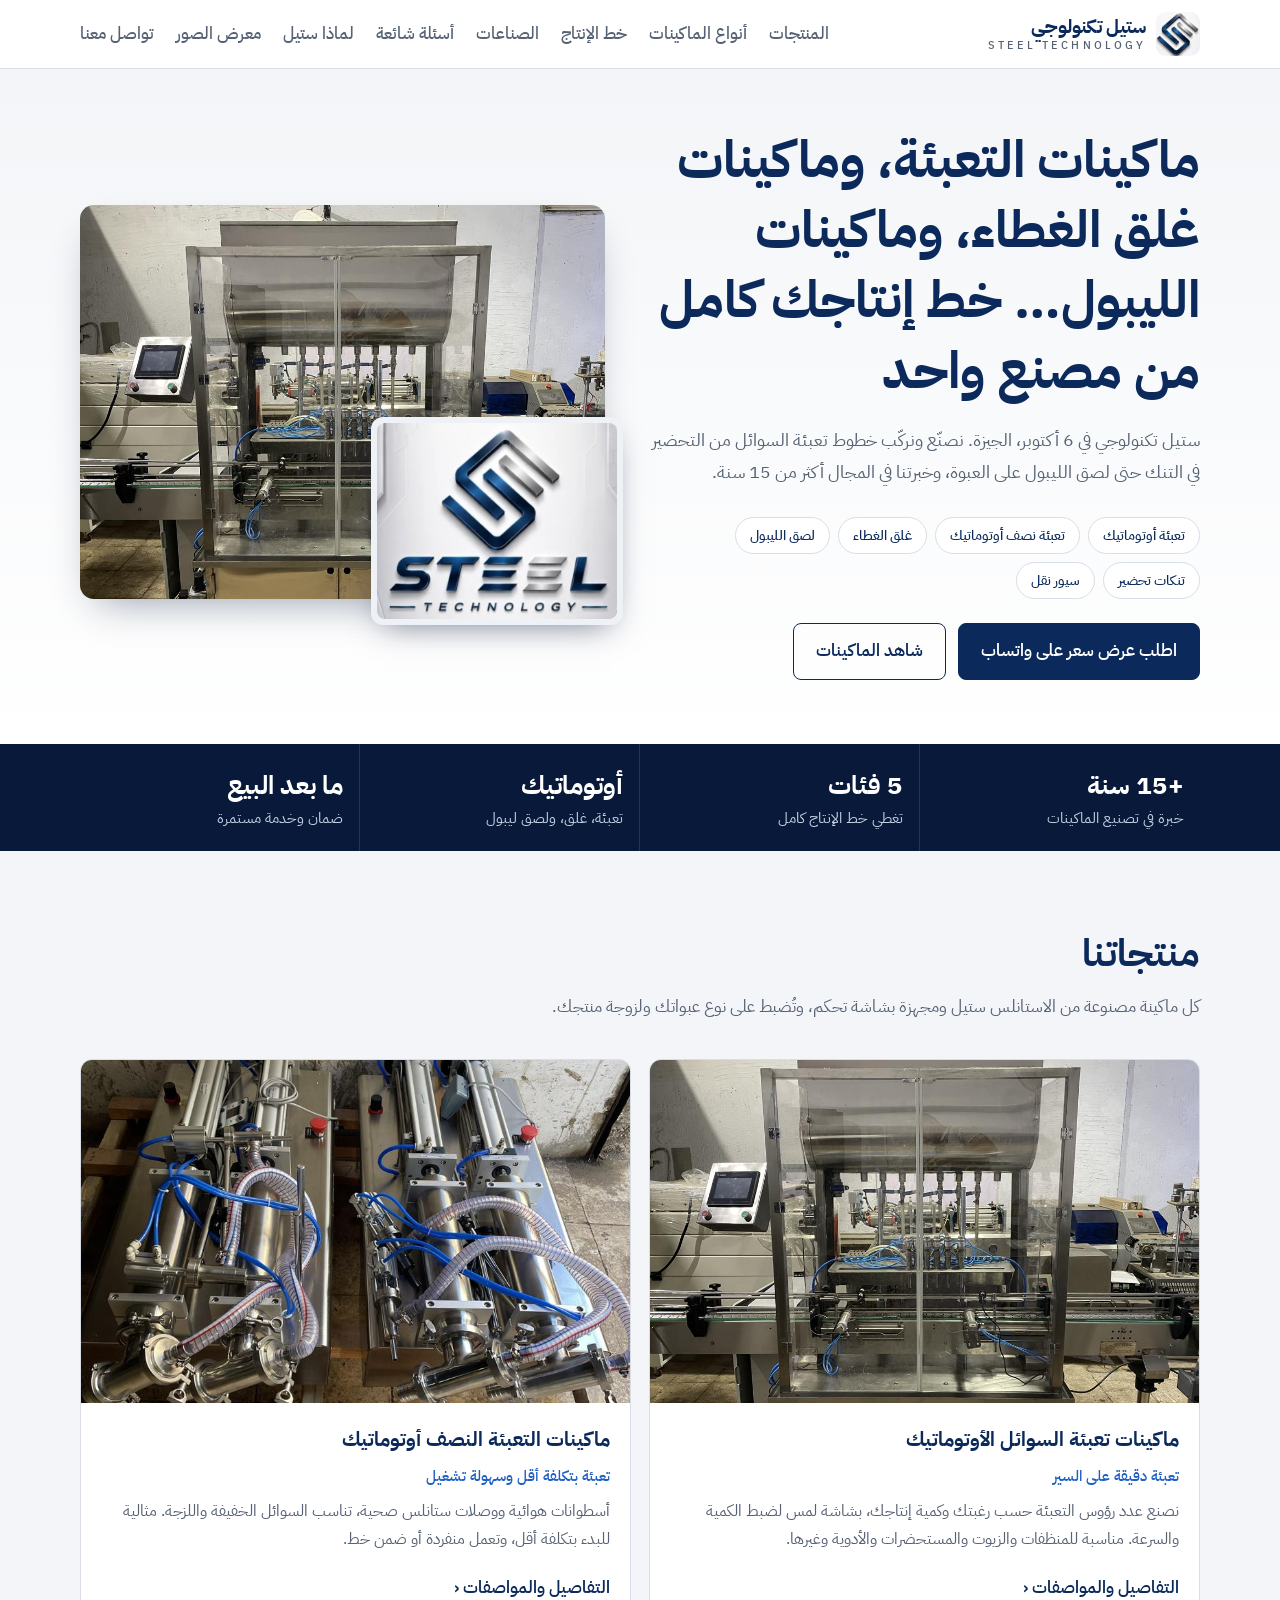
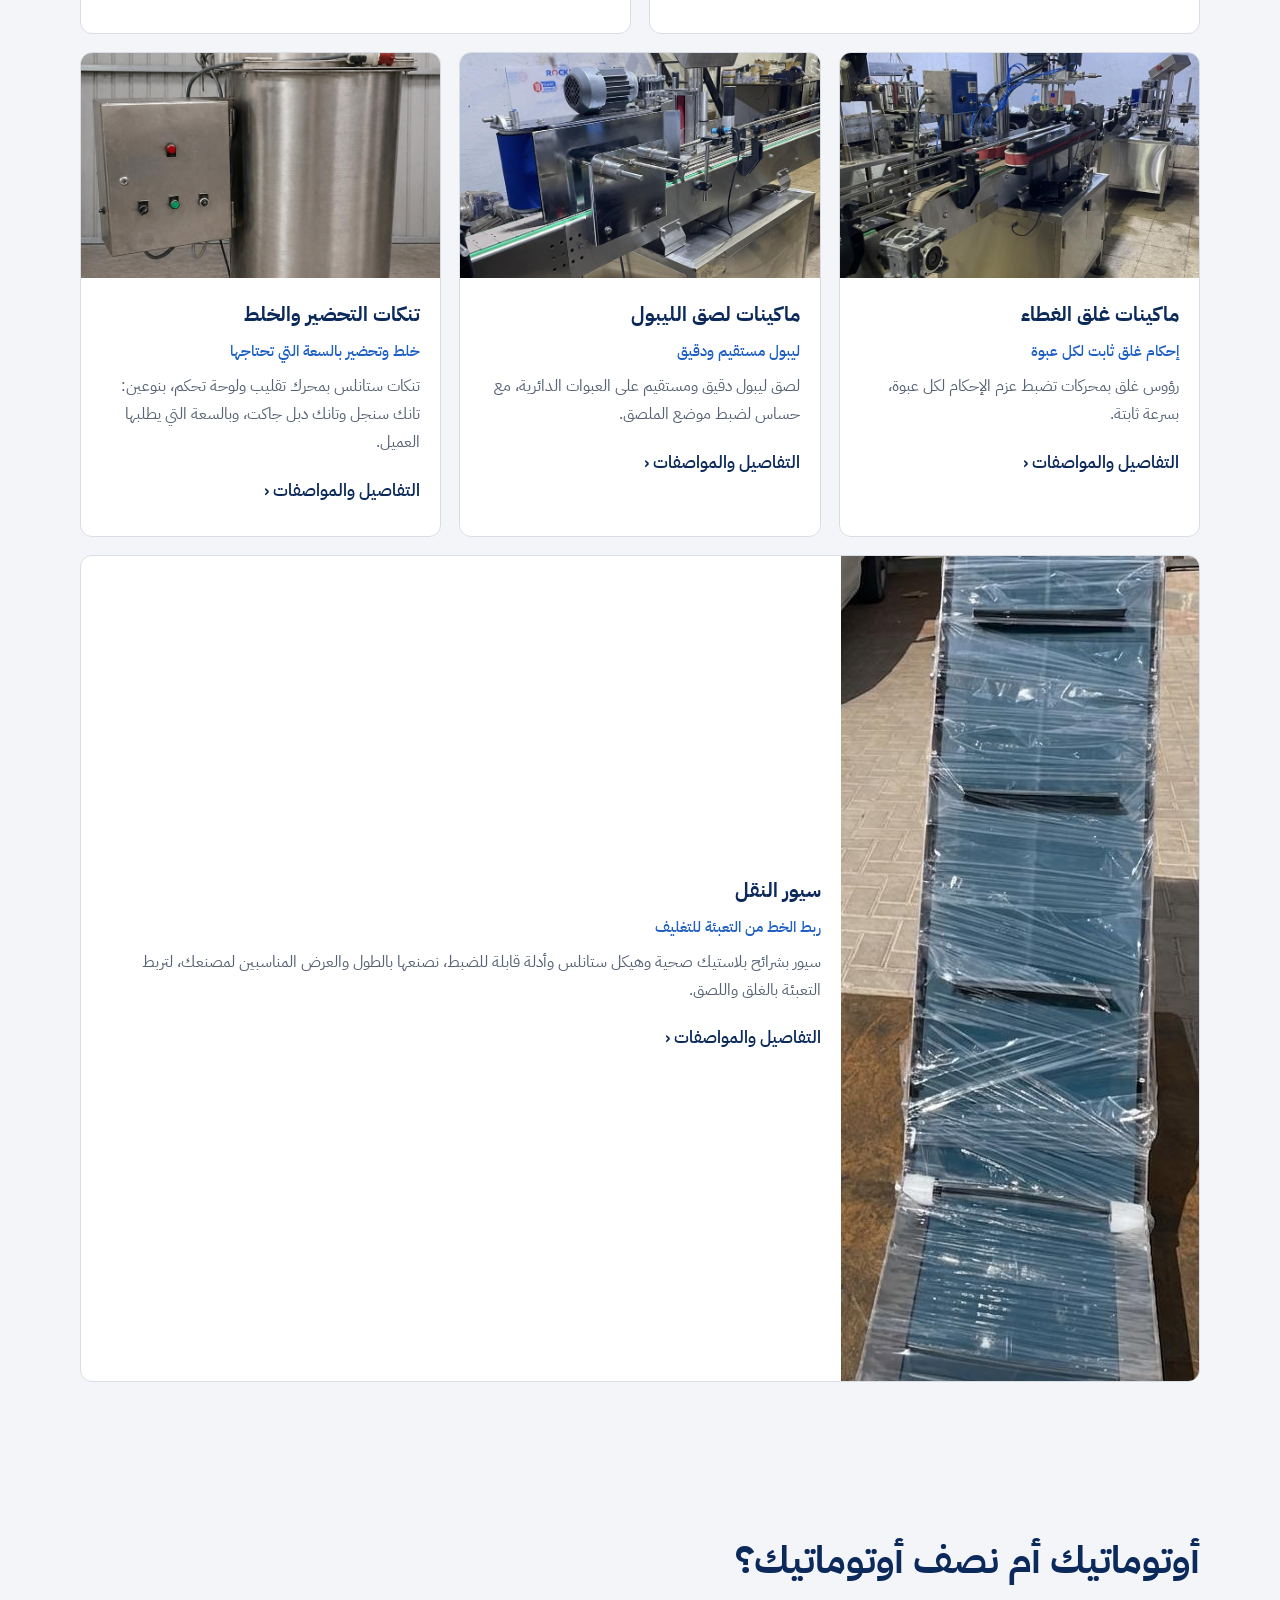
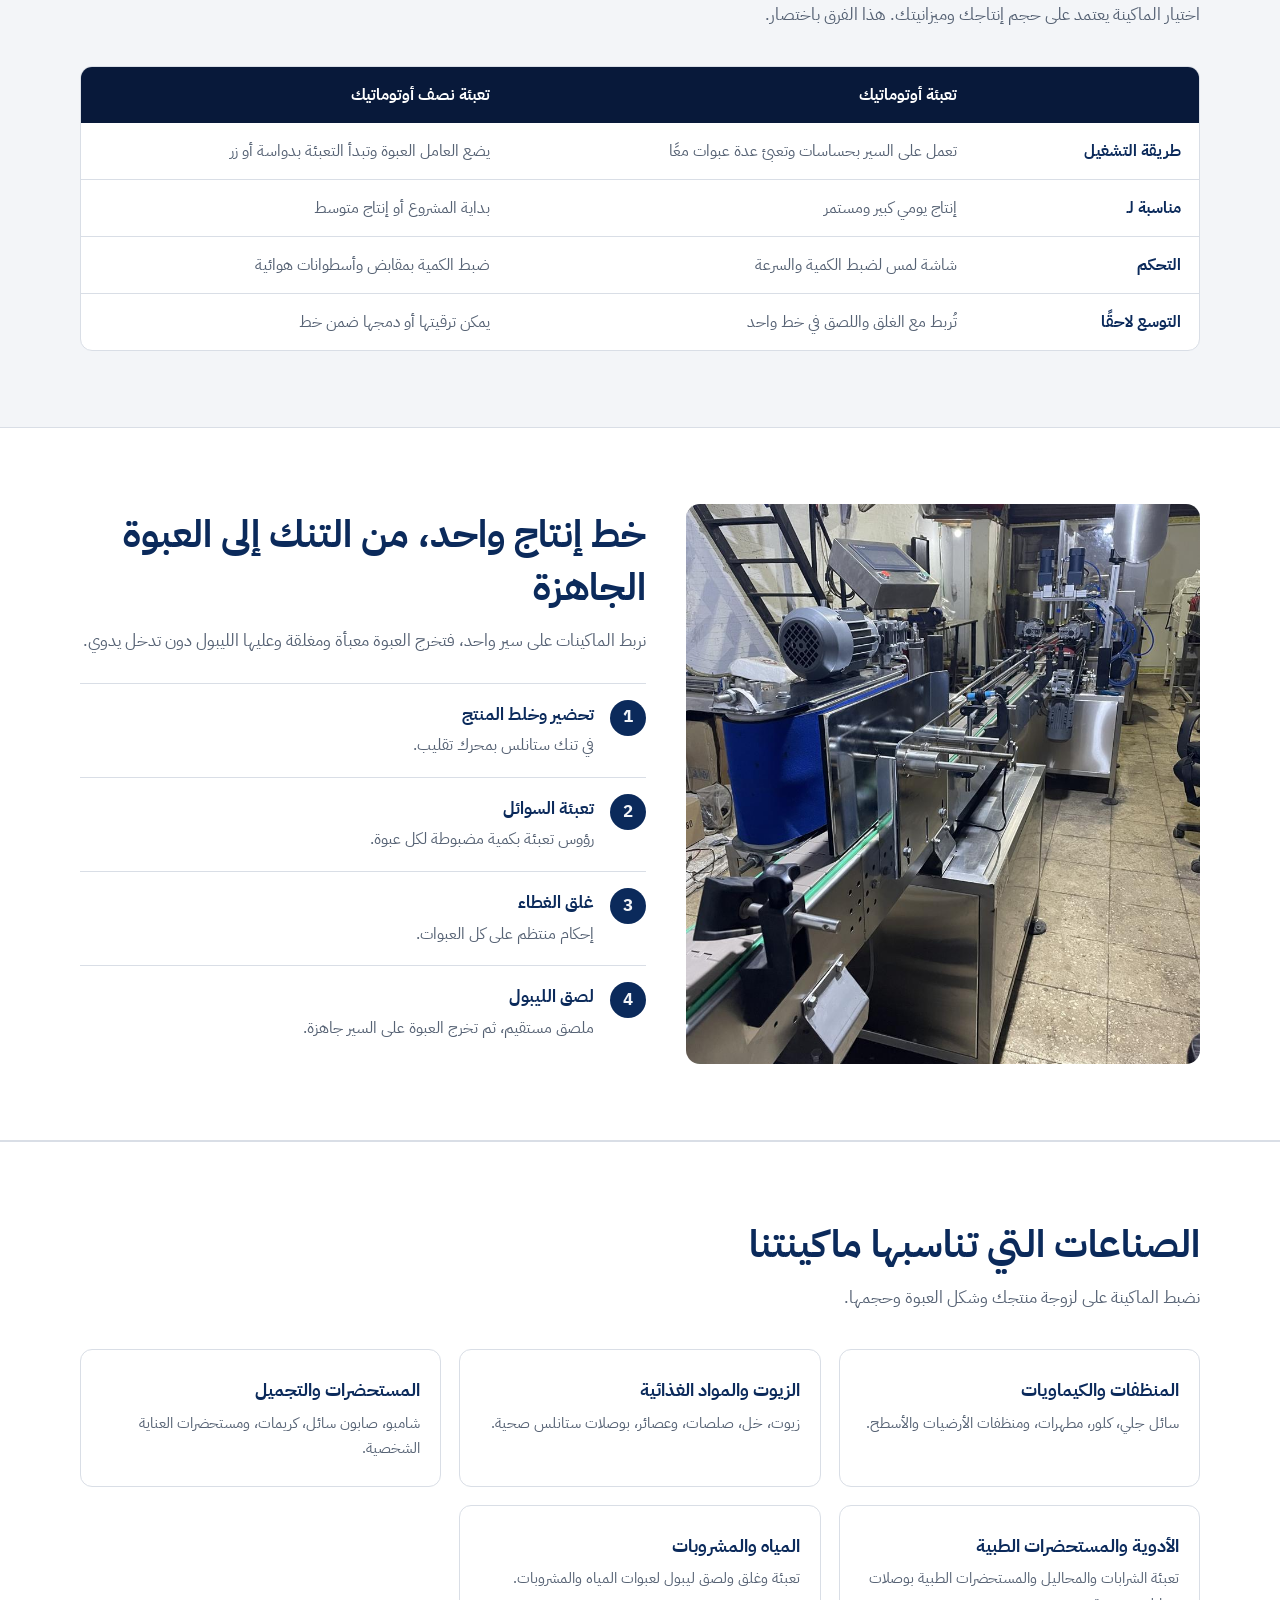
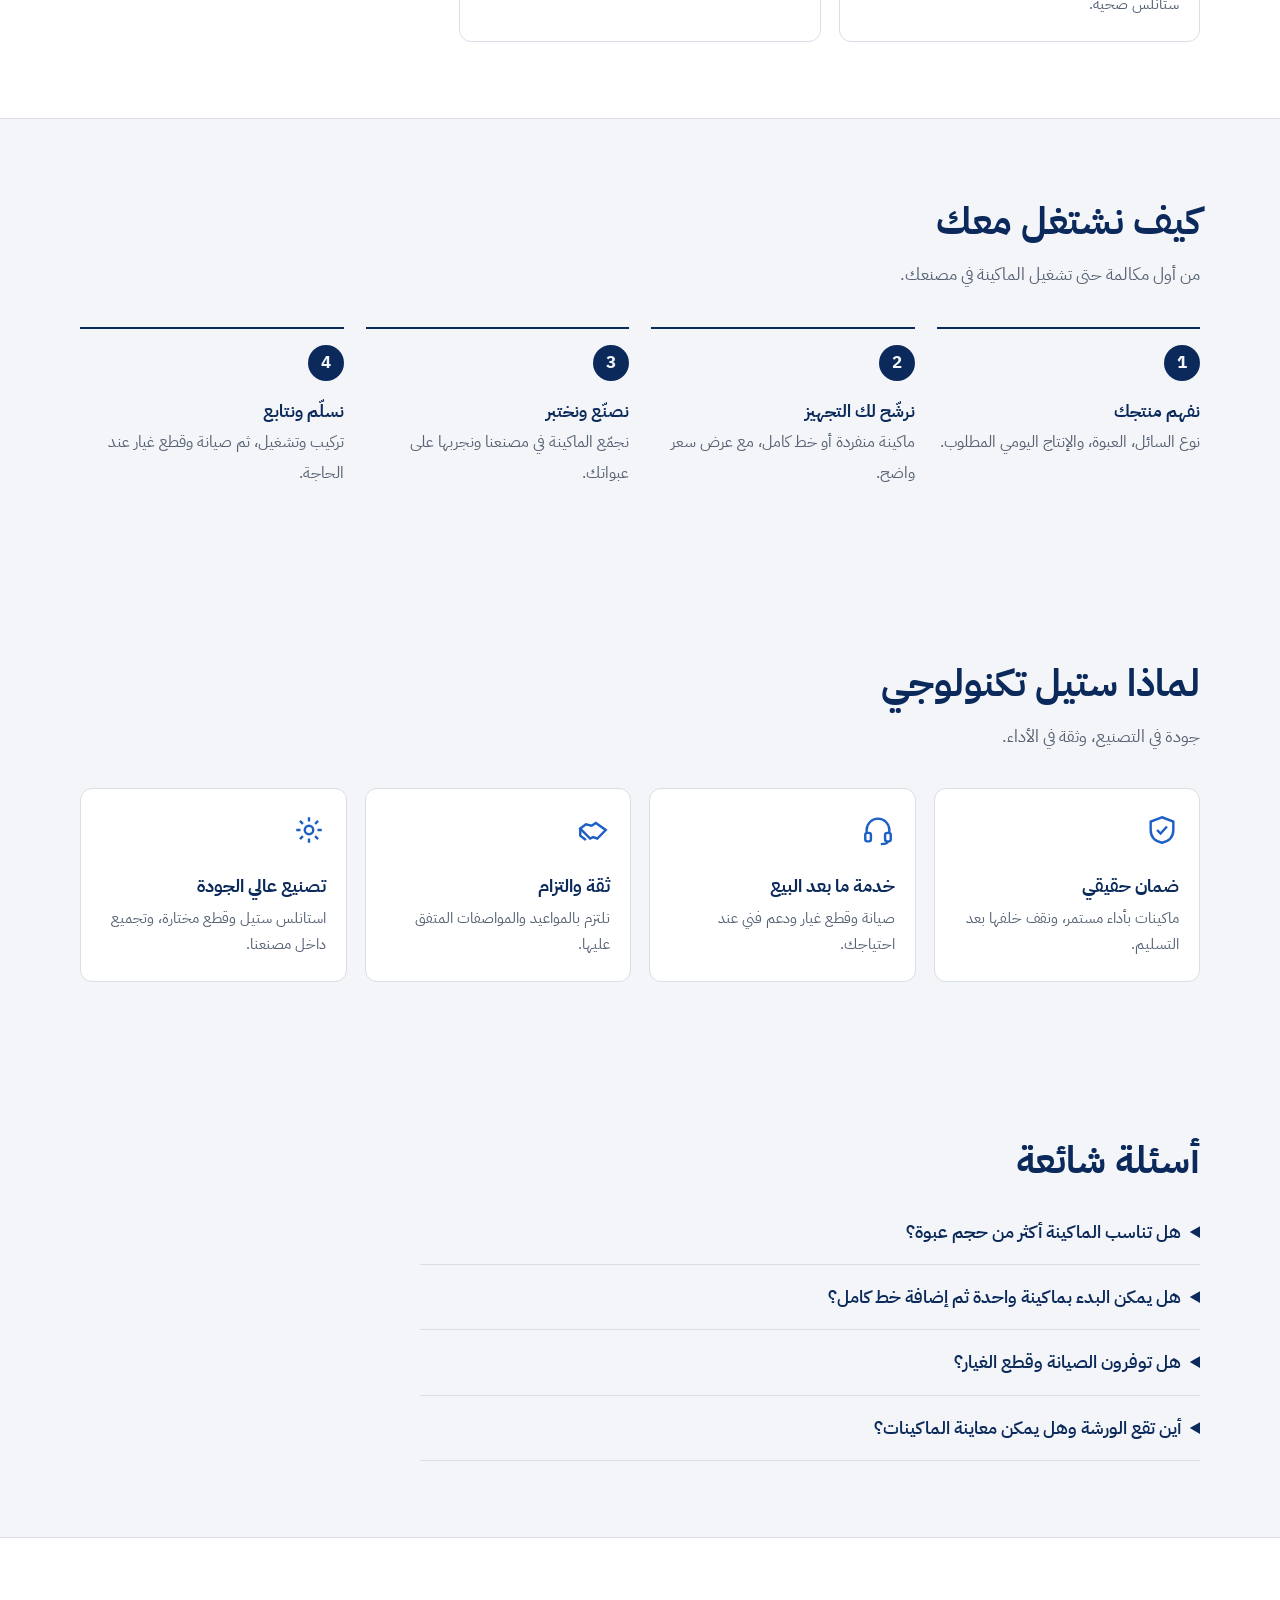
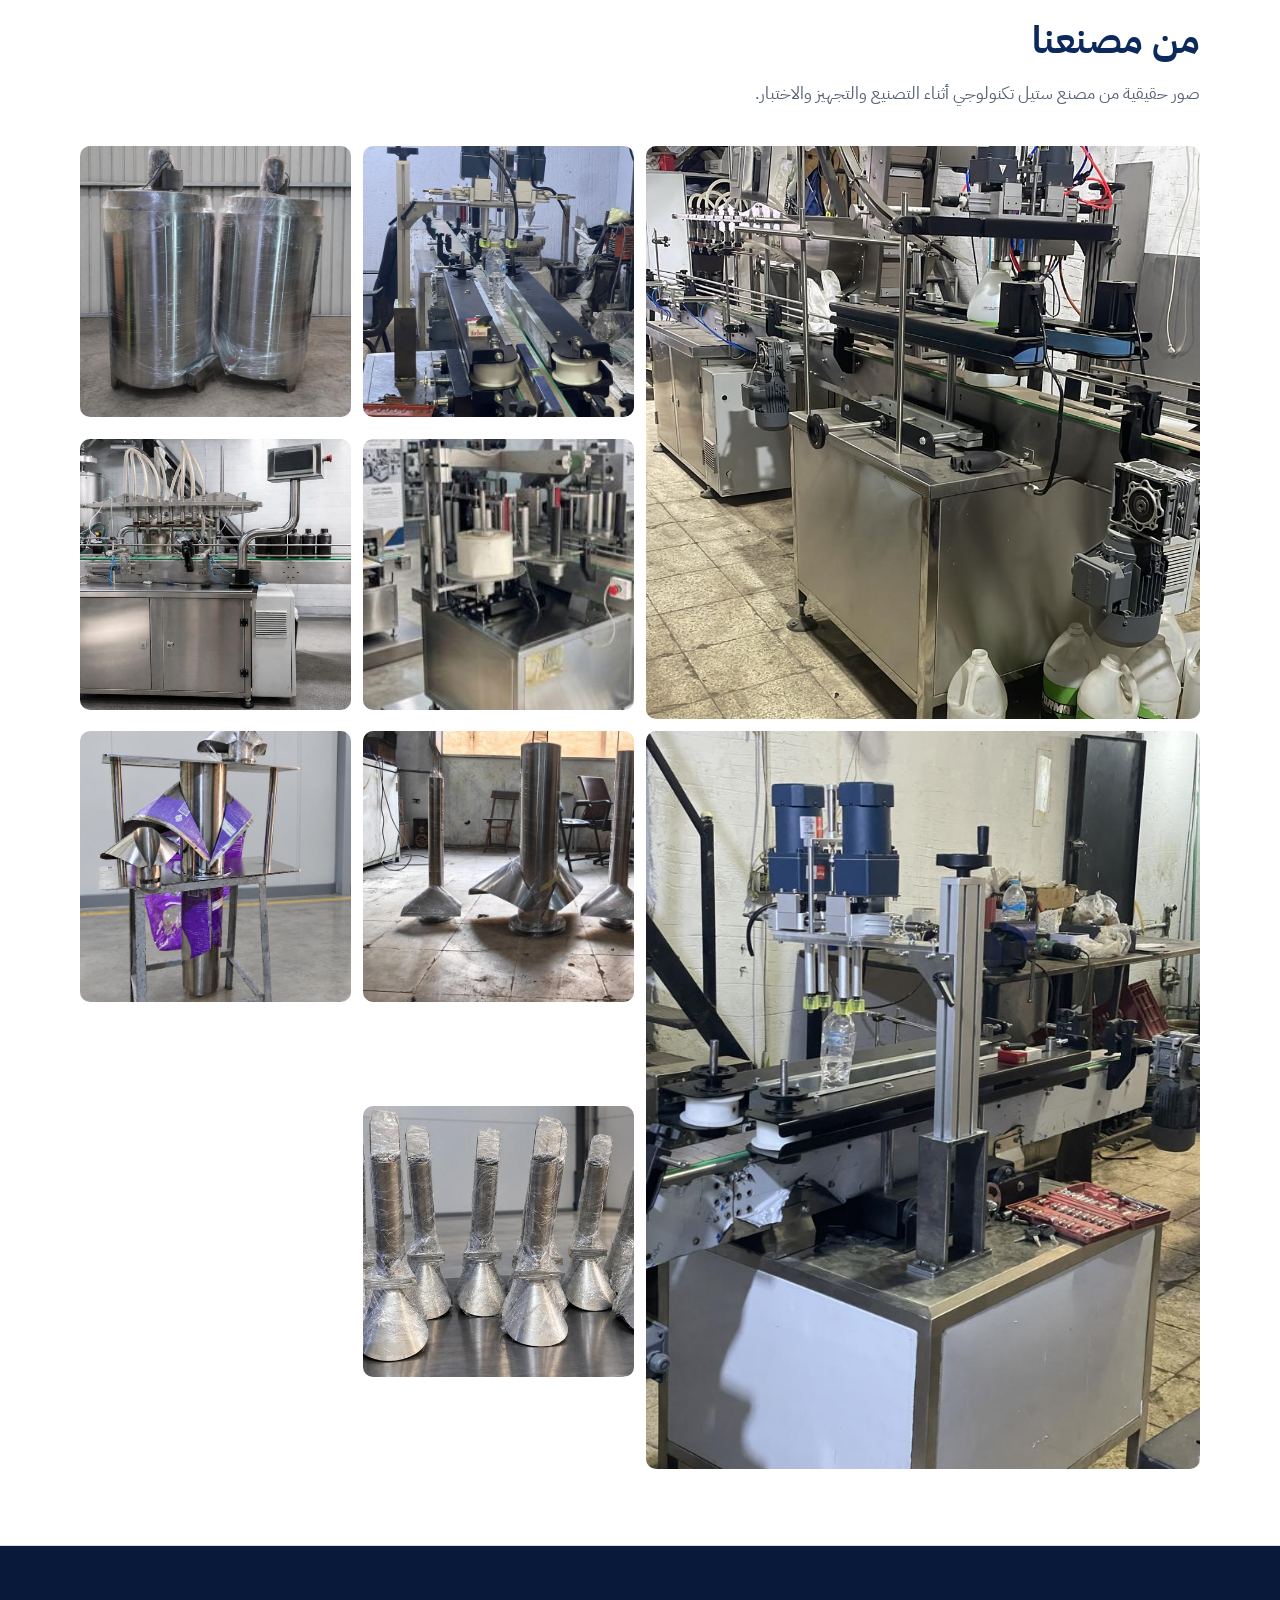
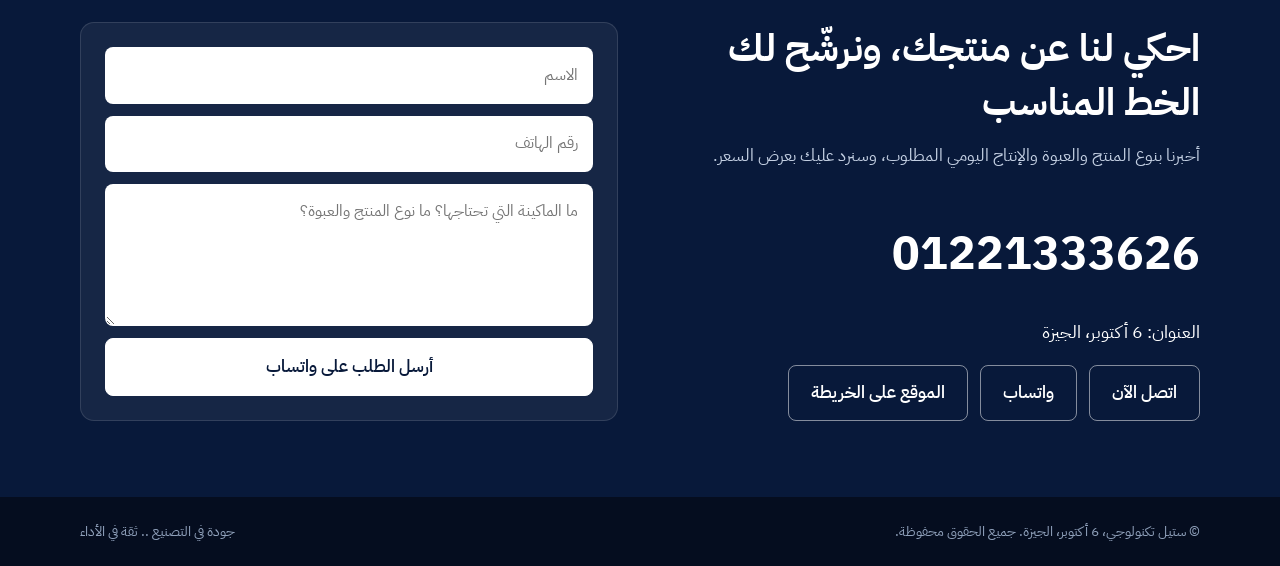
==== Index.html @ 44f69c6d "Add files via upload" ====
<!DOCTYPE html>
<html lang="ar" dir="rtl">
<head>
<meta charset="utf-8">
<meta name="viewport" content="width=device-width, initial-scale=1, viewport-fit=cover">
<title>ستيل تكنولوجي | ماكينات تعبئة السوائل وغلق وتلصيق الليبول</title>
<meta name="description" content="ستيل تكنولوجي: ماكينات تعبئة سوائل أوتوماتيك، غلق الأغطية، لصق الليبول، تنكات تحضير وسيور نقل. خبرة أكثر من 15 سنة.">
<link rel="preconnect" href="https://fonts.googleapis.com">
<link rel="preconnect" href="https://fonts.gstatic.com" crossorigin>
<link href="https://fonts.googleapis.com/css2?family=IBM+Plex+Sans+Arabic:wght@400;500;600;700&display=swap" rel="stylesheet">
<style>
:root{--bg:#f3f5f8;--surf:#fff;--ink:#0d1b2e;--mute:#566274;--navy:#0b2a5b;--blue:#1d5fc4;--line:#d9dee6;--hdr:#fff;--dark:#08193a;--plate:#eef1f5;color-scheme:light;
box-sizing:border-box;padding-top:env(safe-area-inset-top,0px);padding-bottom:env(safe-area-inset-bottom,0px)}
@media (prefers-color-scheme:dark){:root:not([data-theme="light"]){--bg:#0b1220;--surf:#121c30;--ink:#eaf0f8;--mute:#9aa8bc;--navy:#7fa8f0;--blue:#5b92ea;--line:#24324d;--hdr:#0f1829;--dark:#050d1f;color-scheme:dark}}
:root[data-theme="dark"]{--bg:#0b1220;--surf:#121c30;--ink:#eaf0f8;--mute:#9aa8bc;--navy:#7fa8f0;--blue:#5b92ea;--line:#24324d;--hdr:#0f1829;--dark:#050d1f;color-scheme:dark}
html{scroll-padding-top:calc(env(safe-area-inset-top,0px) + 70px);scroll-behavior:smooth}
*{box-sizing:border-box}
body{margin:0;background:var(--bg);color:var(--ink);font-family:"IBM Plex Sans Arabic",Tahoma,Arial,sans-serif;line-height:1.8;font-size:17px}
body::before{content:"";position:fixed;inset:0 0 auto;height:env(safe-area-inset-top,0px);background:var(--hdr);z-index:10}
img{max-width:100%;display:block}
a{color:inherit;text-decoration:none}
a:focus-visible,button:focus-visible,input:focus-visible,textarea:focus-visible{outline:3px solid var(--blue);outline-offset:2px}
.w{max-width:1160px;margin:0 auto;padding:0 20px}
header{position:sticky;top:env(safe-area-inset-top,0px);z-index:11;background:var(--hdr);border-bottom:1px solid var(--line)}
.hb{display:flex;align-items:center;gap:18px;height:68px}
.brand{display:flex;align-items:center;gap:10px;font-weight:700;color:var(--navy);font-size:19px;line-height:1.2}
.brand i{width:44px;height:44px;border-radius:10px;background:var(--plate) center/cover;display:block;flex:none}
.brand small{display:block;font-size:11px;letter-spacing:.28em;color:var(--mute);font-weight:500;direction:ltr;text-align:right}
nav{display:flex;gap:22px;margin-inline-start:auto;font-weight:500}
nav a{color:var(--mute)}nav a:hover{color:var(--navy)}
.btn{display:inline-flex;align-items:center;justify-content:center;gap:8px;padding:12px 22px;border-radius:8px;font-weight:600;border:1.5px solid var(--navy);background:var(--navy);color:#fff;cursor:pointer;font:inherit;font-weight:600}
.btn.o{background:transparent;color:var(--navy)}
:root:not([data-theme="light"]) .btn{}
@media (prefers-color-scheme:dark){:root:not([data-theme="light"]) .btn:not(.o){color:#071329}}
:root[data-theme="dark"] .btn:not(.o){color:#071329}
.menu{display:none;margin-inline-start:auto;background:none;border:0;color:var(--navy);width:48px;height:48px;border-radius:10px;cursor:pointer}
.hero{padding:56px 0 64px;background:linear-gradient(180deg,var(--bg),var(--surf))}
.hg{display:grid;grid-template-columns:1.05fr 1fr;gap:44px;align-items:center}
h1{font-size:clamp(30px,4.6vw,52px);line-height:1.35;margin:0 0 18px;color:var(--navy);font-weight:700}
.hero p{color:var(--mute);margin:0 0 28px;max-width:34em;font-size:18px}
.cta{display:flex;flex-wrap:wrap;gap:12px}
.ph{position:relative}
.ph .main{border-radius:14px;aspect-ratio:4/3;object-fit:cover;width:100%;box-shadow:0 18px 40px -18px rgba(8,25,58,.45)}
.plate{position:absolute;inset-inline-start:-18px;bottom:-26px;width:48%;background:#eef1f5;border-radius:12px;padding:6px;box-shadow:0 12px 30px -12px rgba(8,25,58,.5)}
.plate img{border-radius:8px}
.stats{background:var(--dark);color:#fff}
.sg{display:grid;grid-template-columns:repeat(4,1fr)}
.sg div{padding:22px 16px;border-inline-start:1px solid rgba(255,255,255,.12);font-size:15px;color:#c3cfe2;line-height:1.5}
.sg div:first-child{border:0}
.sg b{display:block;font-size:26px;color:#fff;margin-bottom:2px}
section{padding:76px 0}
h2{font-size:clamp(26px,3.4vw,38px);color:var(--navy);margin:0 0 12px;line-height:1.4}
.lead{color:var(--mute);max-width:40em;margin:0 0 36px}
.pg{display:grid;grid-template-columns:repeat(6,1fr);gap:18px}
.card{grid-column:span 2;background:var(--surf);border:1px solid var(--line);border-radius:12px;overflow:hidden;display:flex;flex-direction:column}
.card.big{grid-column:span 3}
.card img{width:100%;aspect-ratio:16/10;object-fit:cover}
.card div{padding:18px 20px 22px}
.card h3{margin:0 0 6px;font-size:20px;color:var(--navy)}
.card p{margin:0;color:var(--mute);font-size:15.5px}
.line{background:var(--surf);border-block:1px solid var(--line)}
.lg{display:grid;grid-template-columns:1fr 1.1fr;gap:40px;align-items:center}
.lg img{border-radius:14px;aspect-ratio:3/4;object-fit:cover;width:100%;max-height:560px}
.flow{list-style:none;margin:26px 0 0;padding:0;counter-reset:s}
.flow li{counter-increment:s;display:flex;gap:16px;padding:16px 0;border-top:1px solid var(--line)}
.flow li::before{content:counter(s);flex:none;width:36px;height:36px;border-radius:50%;background:var(--navy);color:var(--bg);display:grid;place-items:center;font-weight:700}
.flow b{display:block;color:var(--navy)}.flow span{color:var(--mute);font-size:15.5px}
.vg{display:grid;grid-template-columns:repeat(4,1fr);gap:18px}
.v{padding:24px 20px;border-radius:12px;background:var(--surf);border:1px solid var(--line)}
.v svg{width:34px;height:34px;stroke:var(--blue);fill:none;stroke-width:1.7;margin-bottom:12px}
.v h3{margin:0 0 4px;font-size:18px;color:var(--navy)}.v p{margin:0;color:var(--mute);font-size:15px;line-height:1.7}
.gal{display:grid;grid-template-columns:repeat(4,1fr);gap:12px}
.gal img{width:100%;aspect-ratio:1;object-fit:cover;border-radius:10px}
.gal img:nth-child(1),.gal img:nth-child(6){grid-column:span 2;grid-row:span 2;aspect-ratio:auto;height:100%}
.contact{background:var(--dark);color:#fff}
.contact h2{color:#fff}.contact .lead{color:#c3cfe2}
.cg{display:grid;grid-template-columns:1fr 1fr;gap:44px}
.big-tel{font-size:clamp(30px,5vw,46px);font-weight:700;direction:ltr;display:inline-block;color:#fff;margin:6px 0 20px}
form{display:grid;gap:12px;background:rgba(255,255,255,.06);padding:24px;border-radius:14px;border:1px solid rgba(255,255,255,.12)}
input,textarea{font:inherit;padding:12px 14px;border-radius:8px;border:1px solid rgba(255,255,255,.25);background:#fff;color:#0d1b2e;width:100%}
form .btn{background:#fff;color:#08193a;border-color:#fff}
.contact .btn.o{color:#fff;border-color:rgba(255,255,255,.5)}
footer{background:#050d1f;color:#8fa0ba;padding:22px 0 calc(22px + env(safe-area-inset-bottom,0px));font-size:14px}
.fb{display:flex;flex-wrap:wrap;justify-content:space-between;gap:8px}
@media (max-width:860px){
.menu{display:grid;place-items:center}nav{display:none;position:absolute;top:100%;inset-inline:0;flex-direction:column;gap:0;background:var(--hdr);border-bottom:1px solid var(--line);padding:6px 20px 12px}nav.open{display:flex}nav a{padding:14px 0;font-size:18px;border-bottom:1px solid var(--line)}
.hg,.lg,.cg{grid-template-columns:1fr}.plate{inset-inline-start:12px;width:44%;bottom:-20px}
.sg,.vg{grid-template-columns:1fr 1fr}.sg div:nth-child(3){border:0}
.pg{grid-template-columns:1fr}.card,.card.big{grid-column:auto}
.gal{grid-template-columns:1fr 1fr}.gal img:nth-child(1),.gal img:nth-child(6){grid-column:span 2;aspect-ratio:16/10;height:auto}
.lg img{aspect-ratio:4/3}section{padding:56px 0}.hero{padding:36px 0 52px}
}
.chips{display:flex;flex-wrap:wrap;gap:8px;margin:0 0 24px}.chips span{padding:5px 14px;border:1px solid var(--line);border-radius:99px;font-size:14px;background:var(--surf);color:var(--navy);font-weight:500}
.tw{overflow-x:auto;border:1px solid var(--line);border-radius:12px;background:var(--surf)}
table{border-collapse:collapse;width:100%;min-width:560px}th,td{padding:14px 18px;text-align:start;border-bottom:1px solid var(--line);font-size:15.5px;vertical-align:top}
thead th{background:var(--dark);color:#fff}tbody th{color:var(--navy);width:20%}tr:last-child th,tr:last-child td{border:0}td{color:var(--mute)}
.steps{display:grid;grid-template-columns:repeat(4,1fr);gap:22px}.steps li{flex-direction:column;border-top:2px solid var(--navy)}
.faq{max-width:780px}details{border-bottom:1px solid var(--line);padding:16px 0}summary{cursor:pointer;font-weight:600;color:var(--navy);font-size:18px}
details p{margin:10px 0 0;color:var(--mute)}.addr{font-size:18px;margin:0 0 16px}
@media (max-width:860px){.steps{grid-template-columns:1fr 1fr}}
.ind{grid-template-columns:repeat(3,1fr)}@media (max-width:860px){.ind{grid-template-columns:1fr 1fr}}
html{-webkit-text-size-adjust:100%}
.sub{display:block;color:var(--blue);font-size:14.5px;margin:0 0 8px;font-weight:500}.more{display:inline-block;margin-top:12px;color:var(--navy);font-weight:600;padding:8px 0}
.rowc{grid-column:1/-1;flex-direction:row;align-items:stretch}.rowc img{width:34%;aspect-ratio:auto}
.pp{padding-top:28px;padding-bottom:70px}.pp h1{font-size:clamp(26px,5vw,40px);margin:8px 0 8px}.back{display:inline-block;padding:10px 0;color:var(--navy);font-weight:600}
.pgal{display:grid;gap:12px;margin:0 0 28px;grid-template-columns:repeat(auto-fit,minmax(280px,1fr))}.pgal img{width:100%;aspect-ratio:4/3;object-fit:cover;border-radius:12px}
.two{display:grid;grid-template-columns:1fr 1fr;gap:32px}.ck{list-style:none;margin:0;padding:0}.ck li{padding:12px 0 12px 0;border-bottom:1px solid var(--line);position:relative;padding-inline-start:26px}
.ck li::before{content:"";position:absolute;inset-inline-start:2px;top:20px;width:10px;height:10px;border-radius:50%;background:var(--blue)}
.use{margin:24px 0;color:var(--mute)}.use b{color:var(--navy)}
.bar{display:none}
input,textarea{font-size:16px}.btn{min-height:46px}
@media (max-width:860px){body{padding-bottom:calc(66px + env(safe-area-inset-bottom,0px))}.two{grid-template-columns:1fr;gap:8px}.rowc{flex-direction:column}.rowc img{width:100%;aspect-ratio:16/10}
.bar{display:flex;gap:10px;position:fixed;inset-inline:0;bottom:0;z-index:12;padding:10px 16px calc(10px + env(safe-area-inset-bottom,0px));background:var(--hdr);border-top:1px solid var(--line)}.bar .btn{flex:1}.bar .btn.o{background:var(--surf)}footer{padding-bottom:22px}}
@media (max-width:520px){.steps{grid-template-columns:1fr}.sg b{font-size:22px}h1{font-size:28px}}
@media (prefers-reduced-motion:reduce){html{scroll-behavior:auto}}
</style>
</head>
<body>
<header><div class="w hb">
<a class="brand" href="#top"><i style="background-image:url([data-uri])"></i><span>ستيل تكنولوجي<small>STEEL TECHNOLOGY</small></span></a>
<nav><a href="#products">المنتجات</a><a href="#types">أنواع الماكينات</a><a href="#line">خط الإنتاج</a><a href="#industries">الصناعات</a><a href="#faq">أسئلة شائعة</a><a href="#why">لماذا ستيل</a><a href="#gallery">معرض الصور</a><a href="#contact">تواصل معنا</a></nav>
<button class="menu" id="mb" aria-label="القائمة" aria-expanded="false"><svg viewBox="0 0 24 24" width="26" height="26" fill="none" stroke="currentColor" stroke-width="2"><path d="M4 7h16M4 12h16M4 17h16"/></svg></button>
</div></header>

<main id="top">
<div class="hero"><div class="w hg">
<div>
<h1>ماكينات التعبئة، وماكينات غلق الغطاء، وماكينات الليبول… خط إنتاجك كامل من مصنع واحد</h1>
<p>ستيل تكنولوجي في 6 أكتوبر، الجيزة. نصنّع ونركّب خطوط تعبئة السوائل من التحضير في التنك حتى لصق الليبول على العبوة، وخبرتنا في المجال أكثر من 15 سنة.</p>
<div class="chips"><span>تعبئة أوتوماتيك</span><span>تعبئة نصف أوتوماتيك</span><span>غلق الغطاء</span><span>لصق الليبول</span><span>تنكات تحضير</span><span>سيور نقل</span></div><div class="cta"><a class="btn" href="https://wa.me/201221333626" target="_blank" rel="noopener">اطلب عرض سعر على واتساب</a><a class="btn o" href="#products">شاهد الماكينات</a></div>
</div>
<div class="ph"><img class="main" data-i="filler" alt="ماكينة تعبئة سوائل أوتوماتيك متعددة الرؤوس من ستيل تكنولوجي"><div class="plate"><img data-i="logo" alt="شعار ستيل تكنولوجي"></div></div>
</div></div>

<div class="stats"><div class="w sg">
<div><b>+15 سنة</b>خبرة في تصنيع الماكينات</div>
<div><b>5 فئات</b>تغطي خط الإنتاج كامل</div>
<div><b>أوتوماتيك</b>تعبئة، غلق، ولصق ليبول</div>
<div><b>ما بعد البيع</b>ضمان وخدمة مستمرة</div>
</div></div>

<section id="products"><div class="w">
<h2>منتجاتنا</h2>
<p class="lead">كل ماكينة مصنوعة من الاستانلس ستيل ومجهزة بشاشة تحكم، وتُضبط على نوع عبواتك ولزوجة منتجك.</p>
<div class="pg">
<article class="card big"><img data-i="filler" alt="ماكينة تعبئة سوائل أوتوماتيك" loading="lazy"><div><h3>ماكينات تعبئة السوائل الأوتوماتيك</h3><small class="sub">تعبئة دقيقة على السير</small><p>نصنع عدد رؤوس التعبئة حسب رغبتك وكمية إنتاجك، بشاشة لمس لضبط الكمية والسرعة. مناسبة للمنظفات والزيوت والمستحضرات والأدوية وغيرها.</p><a class="more" href="#filler-auto">التفاصيل والمواصفات ‹</a></div></article>
<article class="card big"><img data-i="piston" alt="ماكينات تعبئة نصف أوتوماتيك" loading="lazy"><div><h3>ماكينات التعبئة النصف أوتوماتيك</h3><small class="sub">تعبئة بتكلفة أقل وسهولة تشغيل</small><p>أسطوانات هوائية ووصلات ستانلس صحية، تناسب السوائل الخفيفة واللزجة. مثالية للبدء بتكلفة أقل، وتعمل منفردة أو ضمن خط.</p><a class="more" href="#filler-semi">التفاصيل والمواصفات ‹</a></div></article>
<article class="card"><img data-i="cap" alt="ماكينة غلق الأغطية" loading="lazy"><div><h3>ماكينات غلق الغطاء</h3><small class="sub">إحكام غلق ثابت لكل عبوة</small><p>رؤوس غلق بمحركات تضبط عزم الإحكام لكل عبوة، بسرعة ثابتة.</p><a class="more" href="#capping">التفاصيل والمواصفات ‹</a></div></article>
<article class="card"><img data-i="label" alt="ماكينة لصق الليبول" loading="lazy"><div><h3>ماكينات لصق الليبول</h3><small class="sub">ليبول مستقيم ودقيق</small><p>لصق ليبول دقيق ومستقيم على العبوات الدائرية، مع حساس لضبط موضع الملصق.</p><a class="more" href="#labeling">التفاصيل والمواصفات ‹</a></div></article>
<article class="card"><img data-i="tank" alt="تنك تحضير وخلط ستانلس" loading="lazy"><div><h3>تنكات التحضير والخلط</h3><small class="sub">خلط وتحضير بالسعة التي تحتاجها</small><p>تنكات ستانلس بمحرك تقليب ولوحة تحكم، بنوعين: تانك سنجل وتانك دبل جاكت، وبالسعة التي يطلبها العميل.</p><a class="more" href="#tanks">التفاصيل والمواصفات ‹</a></div></article>
</div>
<div class="pg" style="margin-top:18px"><article class="card rowc" id="conv"><img data-i="conv" alt="سيور نقل" loading="lazy"><div style="align-self:center"><h3>سيور النقل</h3><small class="sub">ربط الخط من التعبئة للتغليف</small><p>سيور بشرائح بلاستيك صحية وهيكل ستانلس وأدلة قابلة للضبط، نصنعها بالطول والعرض المناسبين لمصنعك، لتربط التعبئة بالغلق واللصق.</p><a class="more" href="#conveyors">التفاصيل والمواصفات ‹</a></div></article></div>
</div></section>

<section id="types"><div class="w">
<h2>أوتوماتيك أم نصف أوتوماتيك؟</h2>
<p class="lead">اختيار الماكينة يعتمد على حجم إنتاجك وميزانيتك. هذا الفرق باختصار.</p>
<div class="tw"><table><thead><tr><th></th><th>تعبئة أوتوماتيك</th><th>تعبئة نصف أوتوماتيك</th></tr></thead><tbody>
<tr><th>طريقة التشغيل</th><td>تعمل على السير بحساسات وتعبئ عدة عبوات معًا</td><td>يضع العامل العبوة وتبدأ التعبئة بدواسة أو زر</td></tr>
<tr><th>مناسبة لـ</th><td>إنتاج يومي كبير ومستمر</td><td>بداية المشروع أو إنتاج متوسط</td></tr>
<tr><th>التحكم</th><td>شاشة لمس لضبط الكمية والسرعة</td><td>ضبط الكمية بمقابض وأسطوانات هوائية</td></tr>
<tr><th>التوسع لاحقًا</th><td>تُربط مع الغلق واللصق في خط واحد</td><td>يمكن ترقيتها أو دمجها ضمن خط</td></tr>
</tbody></table></div>
</div></section>
<section id="line" class="line"><div class="w lg">
<img data-i="line" alt="خط إنتاج متكامل لتعبئة وغلق ولصق ليبول" loading="lazy">
<div>
<h2>خط إنتاج واحد، من التنك إلى العبوة الجاهزة</h2>
<p class="lead" style="margin-bottom:0">نربط الماكينات على سير واحد، فتخرج العبوة معبأة ومغلقة وعليها الليبول دون تدخل يدوي.</p>
<ol class="flow">
<li><div><b>تحضير وخلط المنتج</b><span>في تنك ستانلس بمحرك تقليب.</span></div></li>
<li><div><b>تعبئة السوائل</b><span>رؤوس تعبئة بكمية مضبوطة لكل عبوة.</span></div></li>
<li><div><b>غلق الغطاء</b><span>إحكام منتظم على كل العبوات.</span></div></li>
<li><div><b>لصق الليبول</b><span>ملصق مستقيم، ثم تخرج العبوة على السير جاهزة.</span></div></li>
</ol></div></div></section>

<section id="industries" class="line"><div class="w">
<h2>الصناعات التي تناسبها ماكينتنا</h2>
<p class="lead">نضبط الماكينة على لزوجة منتجك وشكل العبوة وحجمها.</p>
<div class="vg ind">
<div class="v"><h3>المنظفات والكيماويات</h3><p>سائل جلي، كلور، مطهرات، ومنظفات الأرضيات والأسطح.</p></div>
<div class="v"><h3>الزيوت والمواد الغذائية</h3><p>زيوت، خل، صلصات، وعصائر، بوصلات ستانلس صحية.</p></div>
<div class="v"><h3>المستحضرات والتجميل</h3><p>شامبو، صابون سائل، كريمات، ومستحضرات العناية الشخصية.</p></div>
<div class="v"><h3>الأدوية والمستحضرات الطبية</h3><p>تعبئة الشرابات والمحاليل والمستحضرات الطبية بوصلات ستانلس صحية.</p></div>
<div class="v"><h3>المياه والمشروبات</h3><p>تعبئة وغلق ولصق ليبول لعبوات المياه والمشروبات.</p></div>
</div></div></section>
<section id="how"><div class="w">
<h2>كيف نشتغل معك</h2>
<p class="lead">من أول مكالمة حتى تشغيل الماكينة في مصنعك.</p>
<ol class="flow steps">
<li><div><b>نفهم منتجك</b><span>نوع السائل، العبوة، والإنتاج اليومي المطلوب.</span></div></li>
<li><div><b>نرشّح لك التجهيز</b><span>ماكينة منفردة أو خط كامل، مع عرض سعر واضح.</span></div></li>
<li><div><b>نصنّع ونختبر</b><span>نجمّع الماكينة في مصنعنا ونجربها على عبواتك.</span></div></li>
<li><div><b>نسلّم ونتابع</b><span>تركيب وتشغيل، ثم صيانة وقطع غيار عند الحاجة.</span></div></li>
</ol>
</div></section>
<section id="why"><div class="w">
<h2>لماذا ستيل تكنولوجي</h2>
<p class="lead">جودة في التصنيع، وثقة في الأداء.</p>
<div class="vg">
<div class="v"><svg viewBox="0 0 24 24"><path d="M12 3l8 3v6c0 5-3.5 8-8 9-4.5-1-8-4-8-9V6z"/><path d="M8.5 12l2.5 2.5 4.5-5"/></svg><h3>ضمان حقيقي</h3><p>ماكينات بأداء مستمر، ونقف خلفها بعد التسليم.</p></div>
<div class="v"><svg viewBox="0 0 24 24"><path d="M4 14v-2a8 8 0 0116 0v2"/><rect x="3" y="14" width="4" height="6" rx="1.5"/><rect x="17" y="14" width="4" height="6" rx="1.5"/><path d="M19 20c0 1.5-2 2-5 2"/></svg><h3>خدمة ما بعد البيع</h3><p>صيانة وقطع غيار ودعم فني عند احتياجك.</p></div>
<div class="v"><svg viewBox="0 0 24 24"><path d="M3 11l4-3 4 1 3-2 7 5-6 6-3-1-2 1z"/><path d="M3 11v5l4 3"/></svg><h3>ثقة والتزام</h3><p>نلتزم بالمواعيد والمواصفات المتفق عليها.</p></div>
<div class="v"><svg viewBox="0 0 24 24"><circle cx="12" cy="12" r="3"/><path d="M12 3v3M12 18v3M3 12h3M18 12h3M5.6 5.6l2.1 2.1M16.3 16.3l2.1 2.1M18.4 5.6l-2.1 2.1M7.7 16.3l-2.1 2.1"/></svg><h3>تصنيع عالي الجودة</h3><p>استانلس ستيل وقطع مختارة، وتجميع داخل مصنعنا.</p></div>
</div></div></section>

<section id="faq" ><div class="w">
<h2>أسئلة شائعة</h2>
<div class="faq">
<details><summary>هل تناسب الماكينة أكثر من حجم عبوة؟</summary><p>نعم، الأدلة والرؤوس قابلة للضبط، فتغيّر حجم العبوة دون إعادة تصنيع. أخبرنا بالأحجام التي تستخدمها لنجهز الماكينة لها.</p></details>
<details><summary>هل يمكن البدء بماكينة واحدة ثم إضافة خط كامل؟</summary><p>طبعًا. كثير من العملاء يبدأون بماكينة تعبئة نصف أوتوماتيك، ثم يضيفون الغلق واللصق وسيور النقل مع نمو الإنتاج.</p></details>
<details><summary>هل توفرون الصيانة وقطع الغيار؟</summary><p>نعم، لدينا خدمة ما بعد البيع تشمل الصيانة وقطع الغيار والدعم الفني.</p></details>
<details><summary>أين تقع الورشة وهل يمكن معاينة الماكينات؟</summary><p>مصنعنا في 6 أكتوبر، الجيزة. اتصل بنا لتحديد موعد وتشاهد الماكينات وهي تعمل.</p></details>
</div></div></section>
<section id="gallery" class="line"><div class="w">
<h2>من مصنعنا</h2>
<p class="lead">صور حقيقية من مصنع ستيل تكنولوجي أثناء التصنيع والتجهيز والاختبار.</p>
<div class="gal">
<img data-i="line2" alt="خط تعبئة وغلق ولصق" loading="lazy">
<img data-i="cap2" alt="اختبار ماكينة غلق على عبوة مياه" loading="lazy">
<img data-i="tanks2" alt="تنكات ستانلس جاهزة للشحن" loading="lazy">
<img data-i="expo" alt="ماكينة لصق ليبول في المعرض" loading="lazy">
<img data-i="fill3" alt="خط تعبئة سوائل في مصنع" loading="lazy">
<img data-i="cap3" alt="ماكينة غلق بمحركين" loading="lazy">
<img data-i="g1" alt="أعمال تصنيع ستانلس ستيل في المصنع" loading="lazy">
<img data-i="g2" alt="قطع ستانلس مصنعة" loading="lazy">
<img data-i="g3" alt="قطع ستانلس مجهزة للتسليم" loading="lazy">
</div></div></section>

<section id="contact" class="contact"><div class="w cg">
<div>
<h2>احكي لنا عن منتجك، ونرشّح لك الخط المناسب</h2>
<p class="lead">أخبرنا بنوع المنتج والعبوة والإنتاج اليومي المطلوب، وسنرد عليك بعرض السعر.</p>
<a class="big-tel" href="tel:+201221333626">01221333626</a>
<p class="addr">العنوان: 6 أكتوبر، الجيزة</p><div class="cta"><a class="btn o" href="tel:+201221333626">اتصل الآن</a><a class="btn o" href="https://wa.me/201221333626" target="_blank" rel="noopener">واتساب</a><a class="btn o" href="https://www.google.com/maps/search/?api=1&query=6+October+Giza+Egypt" target="_blank" rel="noopener">الموقع على الخريطة</a></div>
</div>
<form id="f">
<input id="n" placeholder="الاسم" aria-label="الاسم" autocomplete="name">
<input id="p" placeholder="رقم الهاتف" aria-label="رقم الهاتف" inputmode="tel" autocomplete="tel">
<textarea id="m" rows="4" placeholder="ما الماكينة التي تحتاجها؟ ما نوع المنتج والعبوة؟" aria-label="تفاصيل الطلب"></textarea>
<button class="btn" type="submit">أرسل الطلب على واتساب</button>
</form>
</div></section>
</main>
<div id="pages">
<section class="pp w" id="p-filler-auto" hidden><a class="back" href="#">‹ الرئيسية</a><h1>ماكينات تعبئة السوائل الأوتوماتيك</h1><p class="lead">تعبئة دقيقة على السير، بعدد رؤوس يناسب إنتاجك</p><div class="pgal"><img data-i="filler" alt="ماكينات تعبئة السوائل الأوتوماتيك"><img data-i="fill3" alt="ماكينات تعبئة السوائل الأوتوماتيك"><img data-i="line" alt="ماكينات تعبئة السوائل الأوتوماتيك"></div><div class="two"><div><h2>المواصفات</h2><ul class="ck"><li>شاسيه الماكينة من الاستانلس ستيل 304</li><li>جميع مسارات السائل من الاستانلس ستيل 316</li><li>مزودة بمنظومة PLC وشاشة تاتش للتحكم في جميع متغيرات التشغيل</li><li>عدد رؤوس التعبئة حسب رغبة العميل وكمية الإنتاج</li><li>حساسات على السير لتحديد موضع العبوة</li></ul></div><div><h2>المميزات</h2><ul class="ck"><li>ضبط كمية التعبئة والسرعة من الشاشة مباشرة</li><li>تتصل بماكينات الغلق ولصق الليبول في خط واحد</li><li>تعمل بدون تدخل يدوي أثناء التشغيل</li><li>نضبطها على لزوجة منتجك وشكل عبواتك</li></ul></div></div><p class="use"><b>مناسبة لـ</b> المنظفات، الزيوت، المستحضرات، الأدوية، المشروبات</p><div class="cta"><a class="btn" href="https://wa.me/201221333626?text=أريد عرض سعر: ماكينات تعبئة السوائل الأوتوماتيك" target="_blank" rel="noopener">اطلب عرض سعر على واتساب</a><a class="btn o" href="tel:+201221333626">اتصل بنا</a></div></section>
<section class="pp w" id="p-filler-semi" hidden><a class="back" href="#">‹ الرئيسية</a><h1>ماكينات التعبئة النصف أوتوماتيك</h1><p class="lead">تعبئة بتكلفة أقل وسهولة في التشغيل</p><div class="pgal"><img data-i="piston_full" alt="ماكينات التعبئة النصف أوتوماتيك"><img data-i="piston" alt="ماكينات التعبئة النصف أوتوماتيك"></div><div class="two"><div><h2>المواصفات</h2><ul class="ck"><li>هيكل من الاستانلس ستيل</li><li>وصلات ستانلس صحية (Tri-clamp) سهلة الفك والتنظيف</li><li>أسطوانات هوائية للتعبئة</li><li>زر إيقاف طوارئ للأمان</li><li>أسطوانة واحدة أو أكثر حسب الطلب</li></ul></div><div><h2>المميزات</h2><ul class="ck"><li>مناسبة للبداية أو للإنتاج المتوسط</li><li>تنظيف وتغيير المنتج بسرعة</li><li>يمكن ضمّها لاحقًا إلى خط إنتاج</li><li>صيانة بسيطة وقطع غيار متوفرة</li></ul></div></div><p class="use"><b>مناسبة لـ</b> السوائل الخفيفة واللزجة والمستحضرات</p><div class="cta"><a class="btn" href="https://wa.me/201221333626?text=أريد عرض سعر: ماكينات التعبئة النصف أوتوماتيك" target="_blank" rel="noopener">اطلب عرض سعر على واتساب</a><a class="btn o" href="tel:+201221333626">اتصل بنا</a></div></section>
<section class="pp w" id="p-capping" hidden><a class="back" href="#">‹ الرئيسية</a><h1>ماكينات غلق الغطاء</h1><p class="lead">إحكام غلق ثابت لكل عبوة</p><div class="pgal"><img data-i="cap" alt="ماكينات غلق الغطاء"><img data-i="cap2" alt="ماكينات غلق الغطاء"><img data-i="cap3" alt="ماكينات غلق الغطاء"></div><div class="two"><div><h2>المواصفات</h2><ul class="ck"><li>رأسا غلق بمحركين كهربائيين</li><li>أسطوانات هوائية لتثبيت الغطاء ورفع الرأس</li><li>سيور جانبية تمسك العبوة أثناء الغلق</li><li>ارتفاع الرأس قابل للضبط بعجلة يدوية</li><li>هيكل من الاستانلس ستيل</li></ul></div><div><h2>المميزات</h2><ul class="ck"><li>إحكام متساوٍ على كل العبوات</li><li>تناسب أحجام عبوات وأغطية مختلفة بالضبط</li><li>تُركّب على نفس سير التعبئة</li></ul></div></div><p class="use"><b>مناسبة لـ</b> عبوات المياه والمنظفات والزيوت والمستحضرات</p><div class="cta"><a class="btn" href="https://wa.me/201221333626?text=أريد عرض سعر: ماكينات غلق الغطاء" target="_blank" rel="noopener">اطلب عرض سعر على واتساب</a><a class="btn o" href="tel:+201221333626">اتصل بنا</a></div></section>
<section class="pp w" id="p-labeling" hidden><a class="back" href="#">‹ الرئيسية</a><h1>ماكينات لصق الليبول</h1><p class="lead">ليبول مستقيم ودقيق على العبوة</p><div class="pgal"><img data-i="label" alt="ماكينات لصق الليبول"><img data-i="expo" alt="ماكينات لصق الليبول"><img data-i="line2" alt="ماكينات لصق الليبول"></div><div class="two"><div><h2>المواصفات</h2><ul class="ck"><li>لصق ملصقات ذاتية اللصق على العبوات الدائرية</li><li>حساس لتحديد موضع الليبول</li><li>شاشة تحكم لضبط التشغيل</li><li>سير ضغط يثبّت العبوة أثناء اللصق</li><li>هيكل من الاستانلس ستيل</li></ul></div><div><h2>المميزات</h2><ul class="ck"><li>ليبول مستقيم بلا فقاعات</li><li>تغيير الرول بسهولة</li><li>تتصل بخط التعبئة والغلق</li></ul></div></div><p class="use"><b>مناسبة لـ</b> كل العبوات الأسطوانية: مياه، منظفات، زيوت، مستحضرات</p><div class="cta"><a class="btn" href="https://wa.me/201221333626?text=أريد عرض سعر: ماكينات لصق الليبول" target="_blank" rel="noopener">اطلب عرض سعر على واتساب</a><a class="btn o" href="tel:+201221333626">اتصل بنا</a></div></section>
<section class="pp w" id="p-tanks" hidden><a class="back" href="#">‹ الرئيسية</a><h1>تنكات التحضير والخلط</h1><p class="lead">خلط وتحضير بالسعة التي تحتاجها</p><div class="pgal"><img data-i="tank" alt="تنكات التحضير والخلط"><img data-i="tanks2" alt="تنكات التحضير والخلط"></div><div class="two"><div><h2>المواصفات</h2><ul class="ck"><li>جسم من الاستانلس ستيل</li><li>محرك تقليب بجير</li><li>لوحة تحكم بأزرار تشغيل وإيقاف</li><li>عجلات للتحريك في بعض الموديلات</li><li>نوعان حسب طلب العميل: تانك سنجل، وتانك دبل جاكت</li><li>السعة حسب طلب العميل</li></ul></div><div><h2>المميزات</h2><ul class="ck"><li>تانك سنجل: لتحضير وخلط المنتج على درجة حرارة الغرفة</li><li>تانك دبل جاكت: غلاف مزدوج يسمح بتسخين المنتج أو تبريده أثناء الخلط</li><li>تحضير المنتج وخلطه قبل التعبئة</li><li>سهلة التنظيف</li><li>تتصل مباشرة بماكينة التعبئة</li></ul></div></div><p class="use"><b>مناسبة لـ</b> المنظفات، المستحضرات، الأدوية، الأغذية</p><div class="cta"><a class="btn" href="https://wa.me/201221333626?text=أريد عرض سعر: تنكات التحضير والخلط" target="_blank" rel="noopener">اطلب عرض سعر على واتساب</a><a class="btn o" href="tel:+201221333626">اتصل بنا</a></div></section>
<section class="pp w" id="p-conveyors" hidden><a class="back" href="#">‹ الرئيسية</a><h1>سيور النقل</h1><p class="lead">ربط الخط من التعبئة إلى التغليف</p><div class="pgal"><img data-i="conv" alt="سيور النقل"><img data-i="line" alt="سيور النقل"><img data-i="line2" alt="سيور النقل"></div><div class="two"><div><h2>المواصفات</h2><ul class="ck"><li>شرائح بلاستيك صحية</li><li>هيكل من الاستانلس ستيل</li><li>أدلة جانبية قابلة للضبط حسب العبوة</li><li>محرك بجير لسرعة ثابتة</li><li>الطول والعرض حسب الطلب</li></ul></div><div><h2>المميزات</h2><ul class="ck"><li>تنقل العبوات بسلاسة بين الماكينات</li><li>تناسب كل أشكال العبوات بالضبط</li><li>توصيل خط الإنتاج بالكامل</li></ul></div></div><p class="use"><b>مناسبة لـ</b> خطوط التعبئة والغلق والتغليف</p><div class="cta"><a class="btn" href="https://wa.me/201221333626?text=أريد عرض سعر: سيور النقل" target="_blank" rel="noopener">اطلب عرض سعر على واتساب</a><a class="btn o" href="tel:+201221333626">اتصل بنا</a></div></section>
</div>
<div class="bar"><a class="btn o" href="tel:+201221333626">اتصل</a><a class="btn" href="https://wa.me/201221333626" target="_blank" rel="noopener">واتساب</a></div>
<footer><div class="w fb"><span>© ستيل تكنولوجي، 6 أكتوبر، الجيزة. جميع الحقوق محفوظة.</span><span>جودة في التصنيع .. ثقة في الأداء</span></div></footer>
<script>var IMG={"logo": "[data-uri]", "filler": "[data-uri]", "piston": "[data-uri]", "cap": "[data-uri]", "cap2": "[data-uri]", "cap3": "[data-uri]", "label": "[data-uri]", "piston_full": "[data-uri]", "g1": "[data-uri]", "g2": "[data-uri]", "g3": "[data-uri]", "tank": "[data-uri]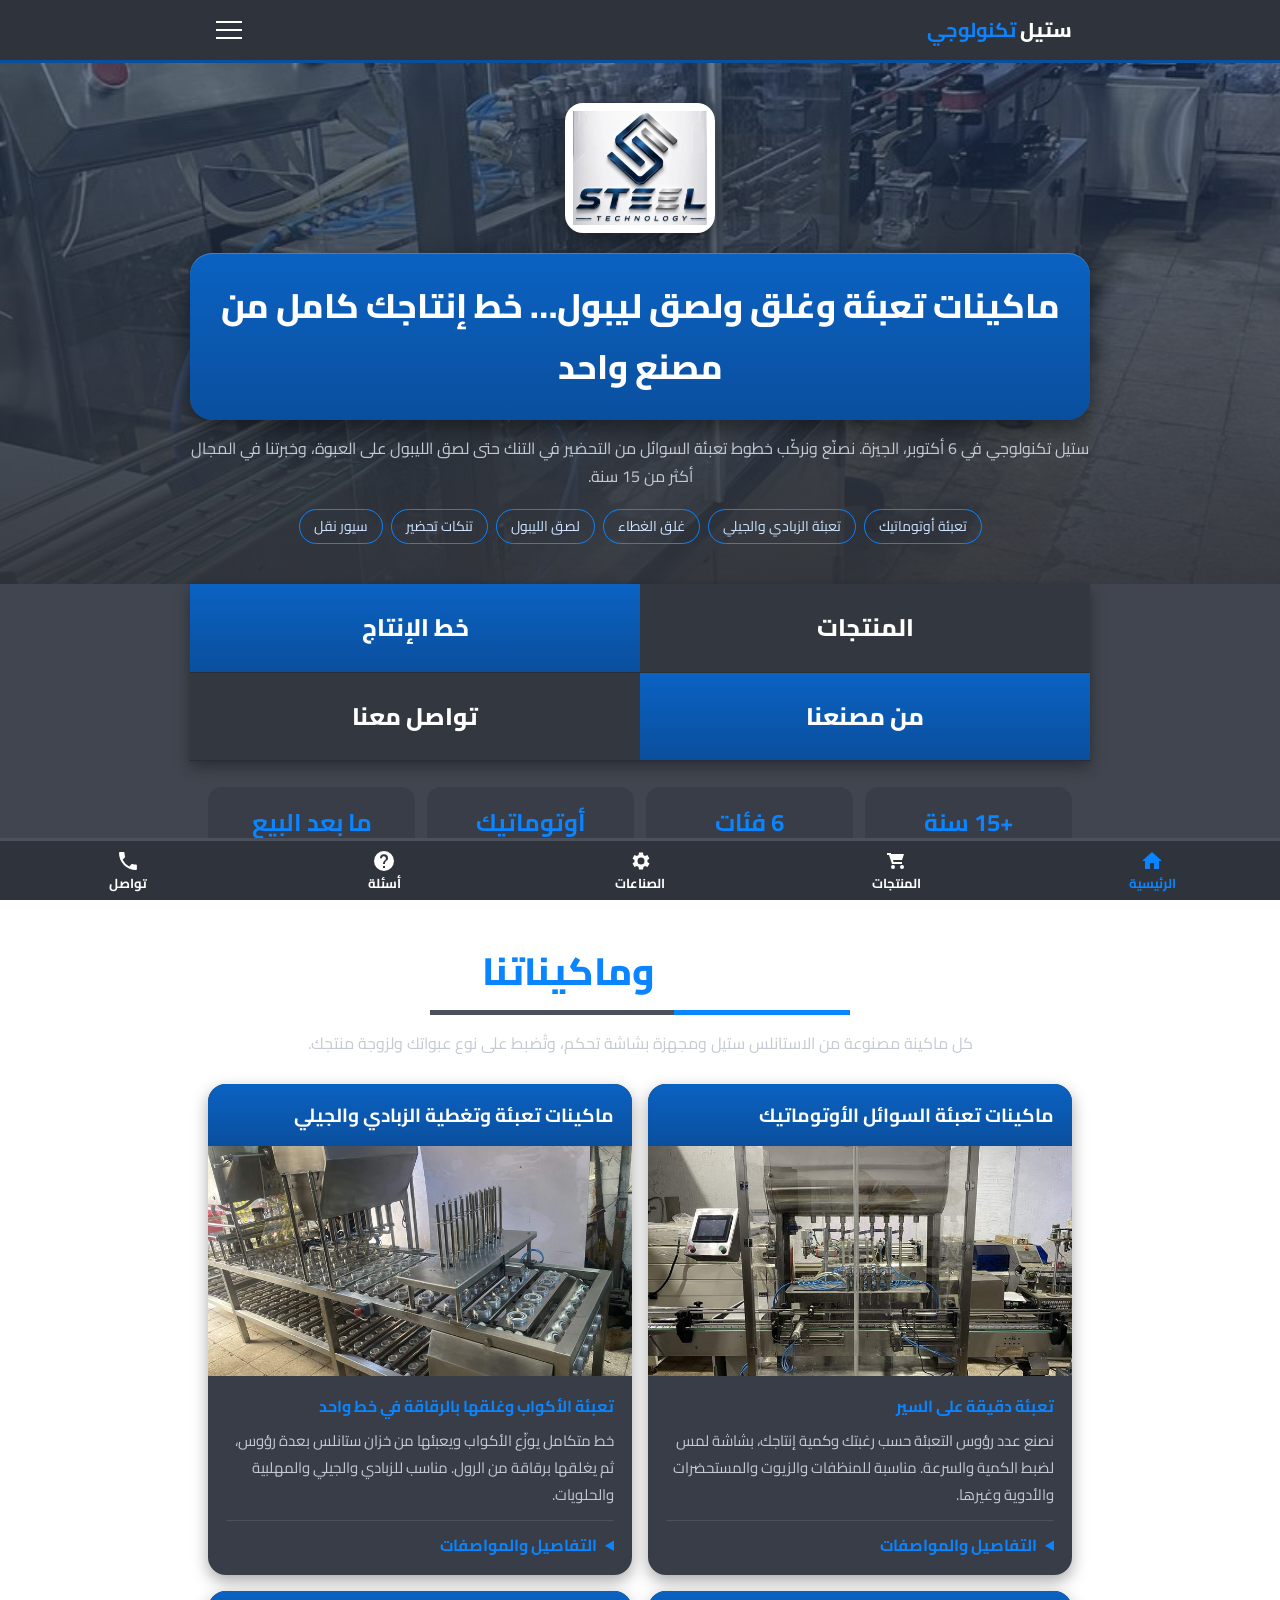
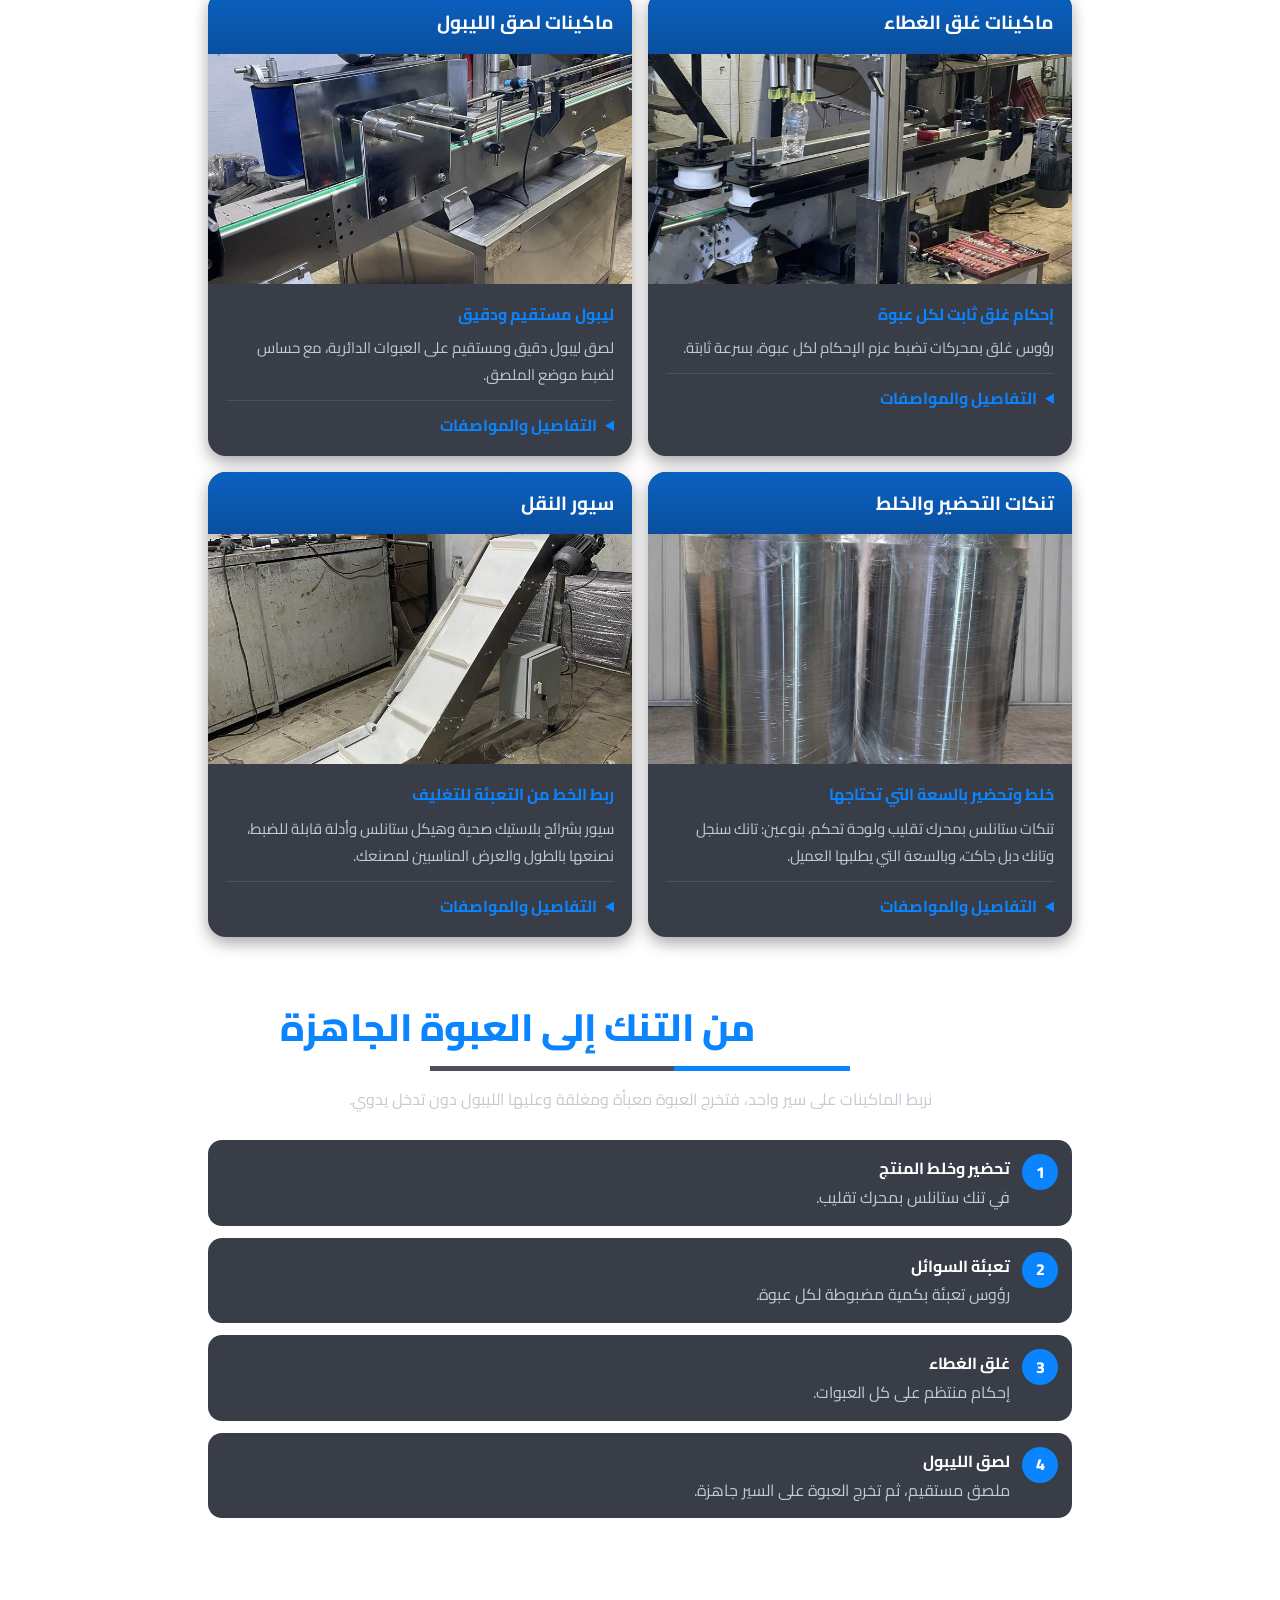
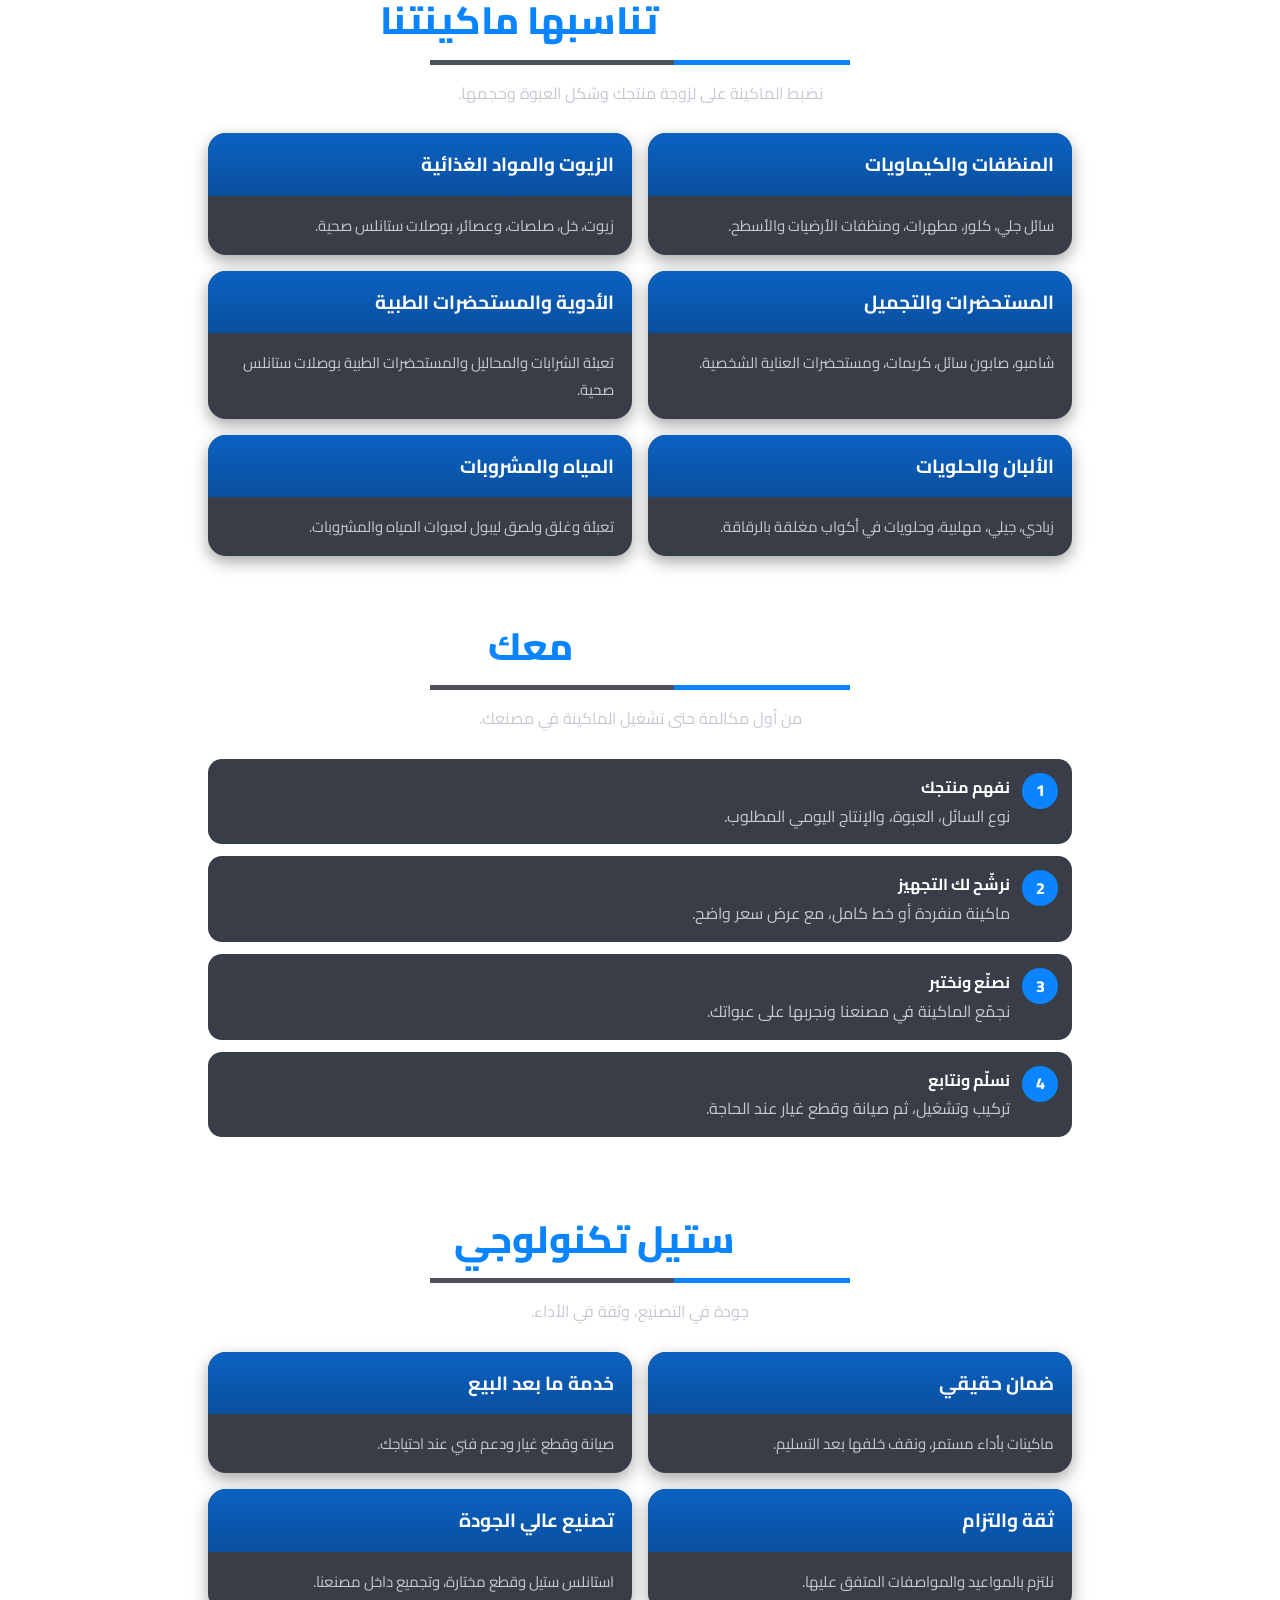
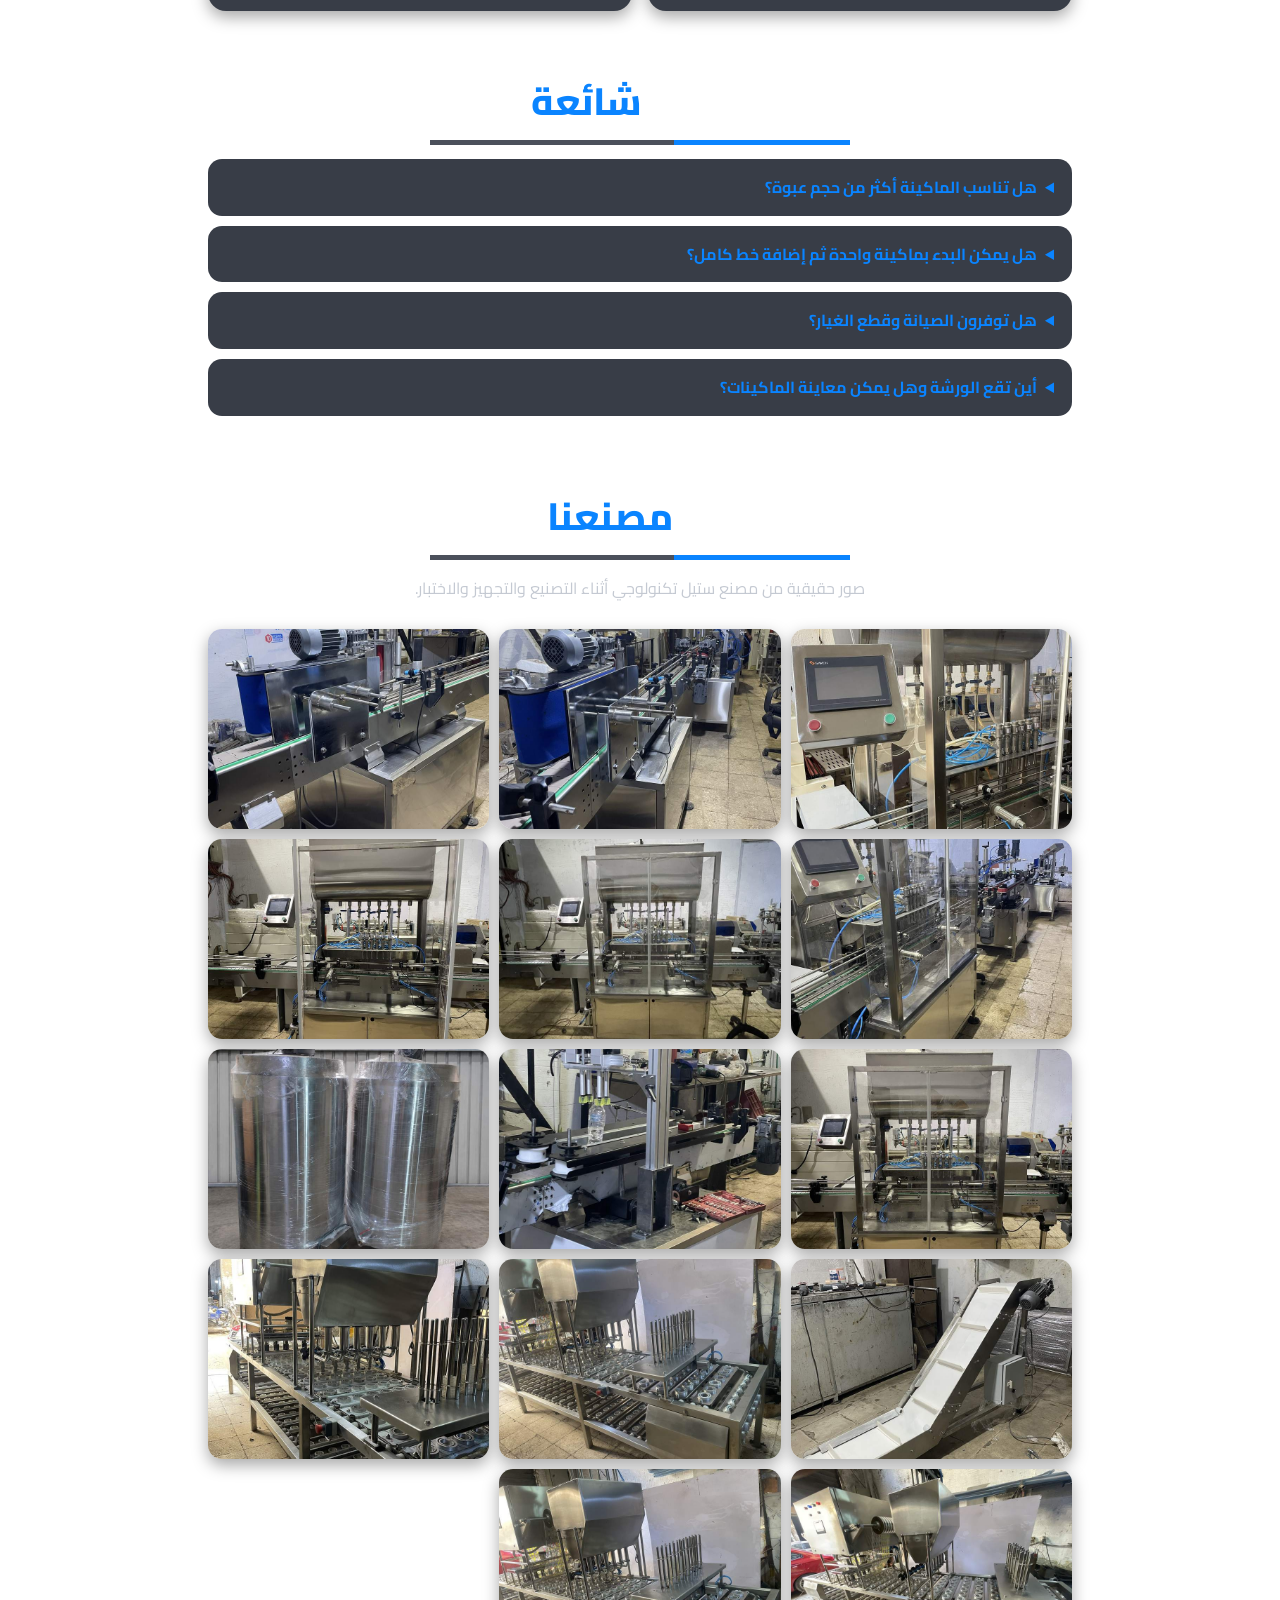
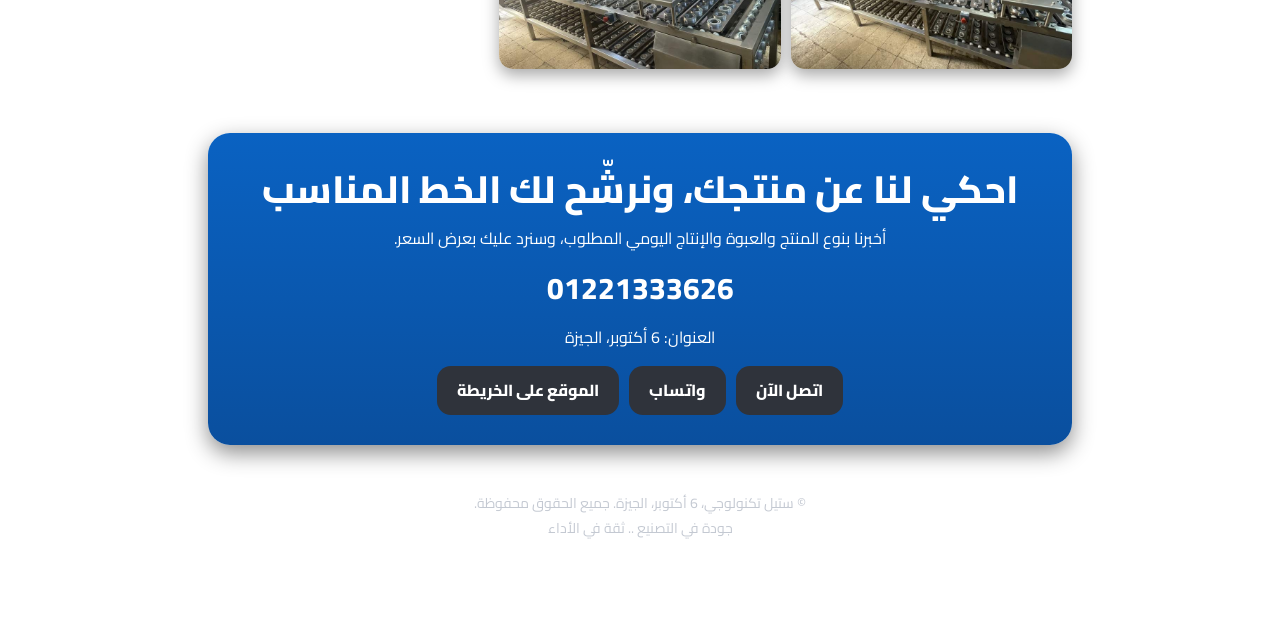
